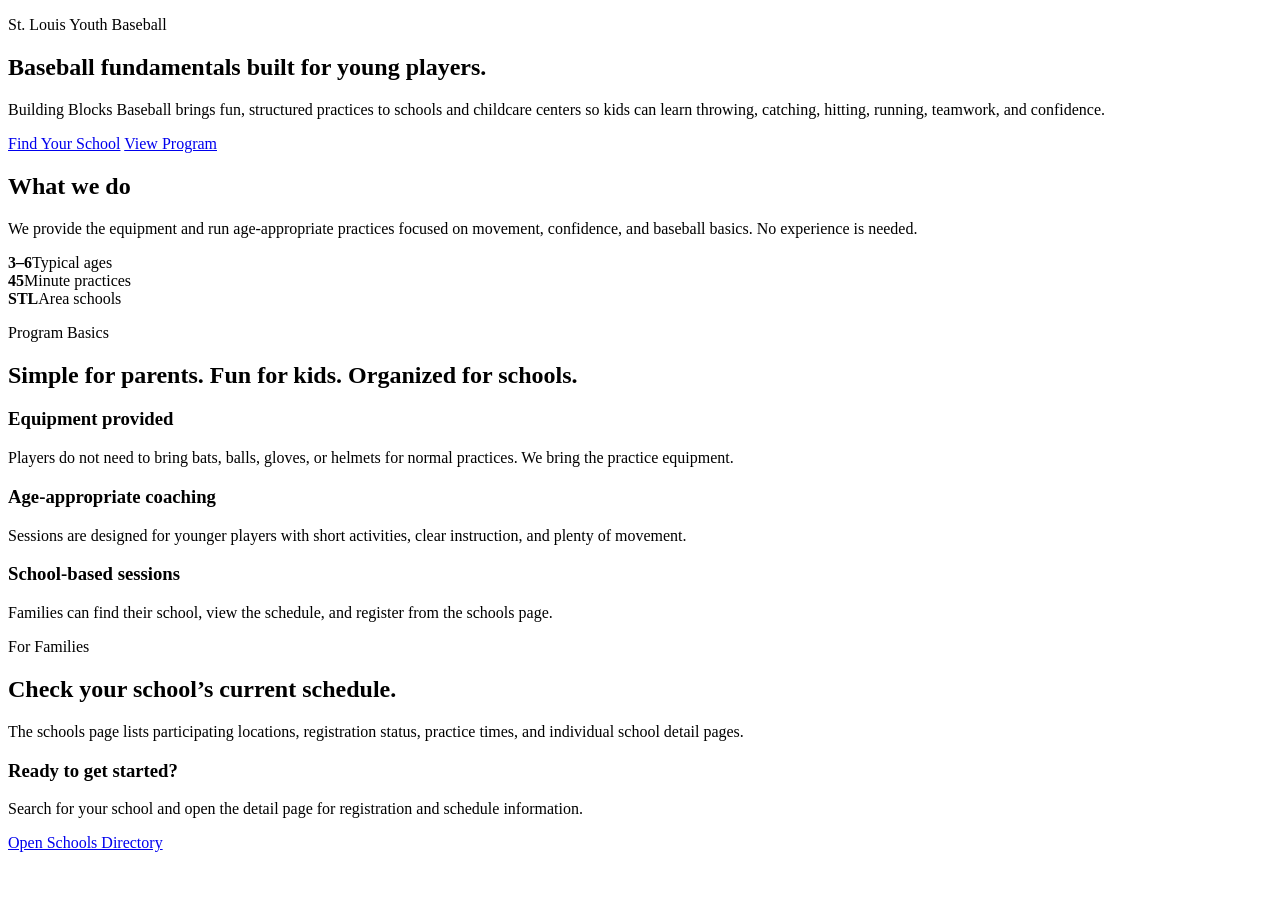
==== index.html @ 346c8924 "Add files via upload" ====
<!doctype html>
<html lang="en">
<head>
  <meta charset="utf-8" />
  <meta name="viewport" content="width=device-width, initial-scale=1" />
  <title>Building Blocks Baseball | Youth Baseball Programs in St. Louis</title>
  <meta name="description" content="Building Blocks Baseball provides fun, age-appropriate baseball practices for preschool and early elementary players in the St. Louis area." />
  <link rel="stylesheet" href="assets/css/styles.css" />
</head>
<body>
  <div data-site-header></div>
  <main>
    <section class="hero section">
      <div class="container hero-grid">
        <div>
          <p class="kicker">St. Louis Youth Baseball</p>
          <h1>Baseball fundamentals built for young players.</h1>
          <p class="lead">Building Blocks Baseball brings fun, structured practices to schools and childcare centers so kids can learn throwing, catching, hitting, running, teamwork, and confidence.</p>
          <div class="button-row">
            <a class="btn btn-primary" href="schools/">Find Your School</a>
            <a class="btn btn-secondary" href="our-program/">View Program</a>
          </div>
        </div>
        <div class="hero-card">
          <h2>What we do</h2>
          <p>We provide the equipment and run age-appropriate practices focused on movement, confidence, and baseball basics. No experience is needed.</p>
          <div class="stat-grid">
            <div class="stat"><strong>3–6</strong><span>Typical ages</span></div>
            <div class="stat"><strong>45</strong><span>Minute practices</span></div>
            <div class="stat"><strong>STL</strong><span>Area schools</span></div>
          </div>
        </div>
      </div>
    </section>
    <section class="section-sm">
      <div class="container">
        <p class="kicker">Program Basics</p>
        <h2>Simple for parents. Fun for kids. Organized for schools.</h2>
        <div class="card-grid">
          <article class="card"><h3>Equipment provided</h3><p>Players do not need to bring bats, balls, gloves, or helmets for normal practices. We bring the practice equipment.</p></article>
          <article class="card"><h3>Age-appropriate coaching</h3><p>Sessions are designed for younger players with short activities, clear instruction, and plenty of movement.</p></article>
          <article class="card red"><h3>School-based sessions</h3><p>Families can find their school, view the schedule, and register from the schools page.</p></article>
        </div>
      </div>
    </section>
    <section class="section-sm" style="background:var(--gray-100)">
      <div class="container hero-grid">
        <div>
          <p class="kicker">For Families</p>
          <h2>Check your school’s current schedule.</h2>
          <p class="lead">The schools page lists participating locations, registration status, practice times, and individual school detail pages.</p>
        </div>
        <div class="card">
          <h3>Ready to get started?</h3>
          <p>Search for your school and open the detail page for registration and schedule information.</p>
          <a class="btn btn-primary" href="schools/">Open Schools Directory</a>
        </div>
      </div>
    </section>
  </main>
  <div data-site-footer></div>
  <script src="assets/js/main.js"></script>
</body>
</html>
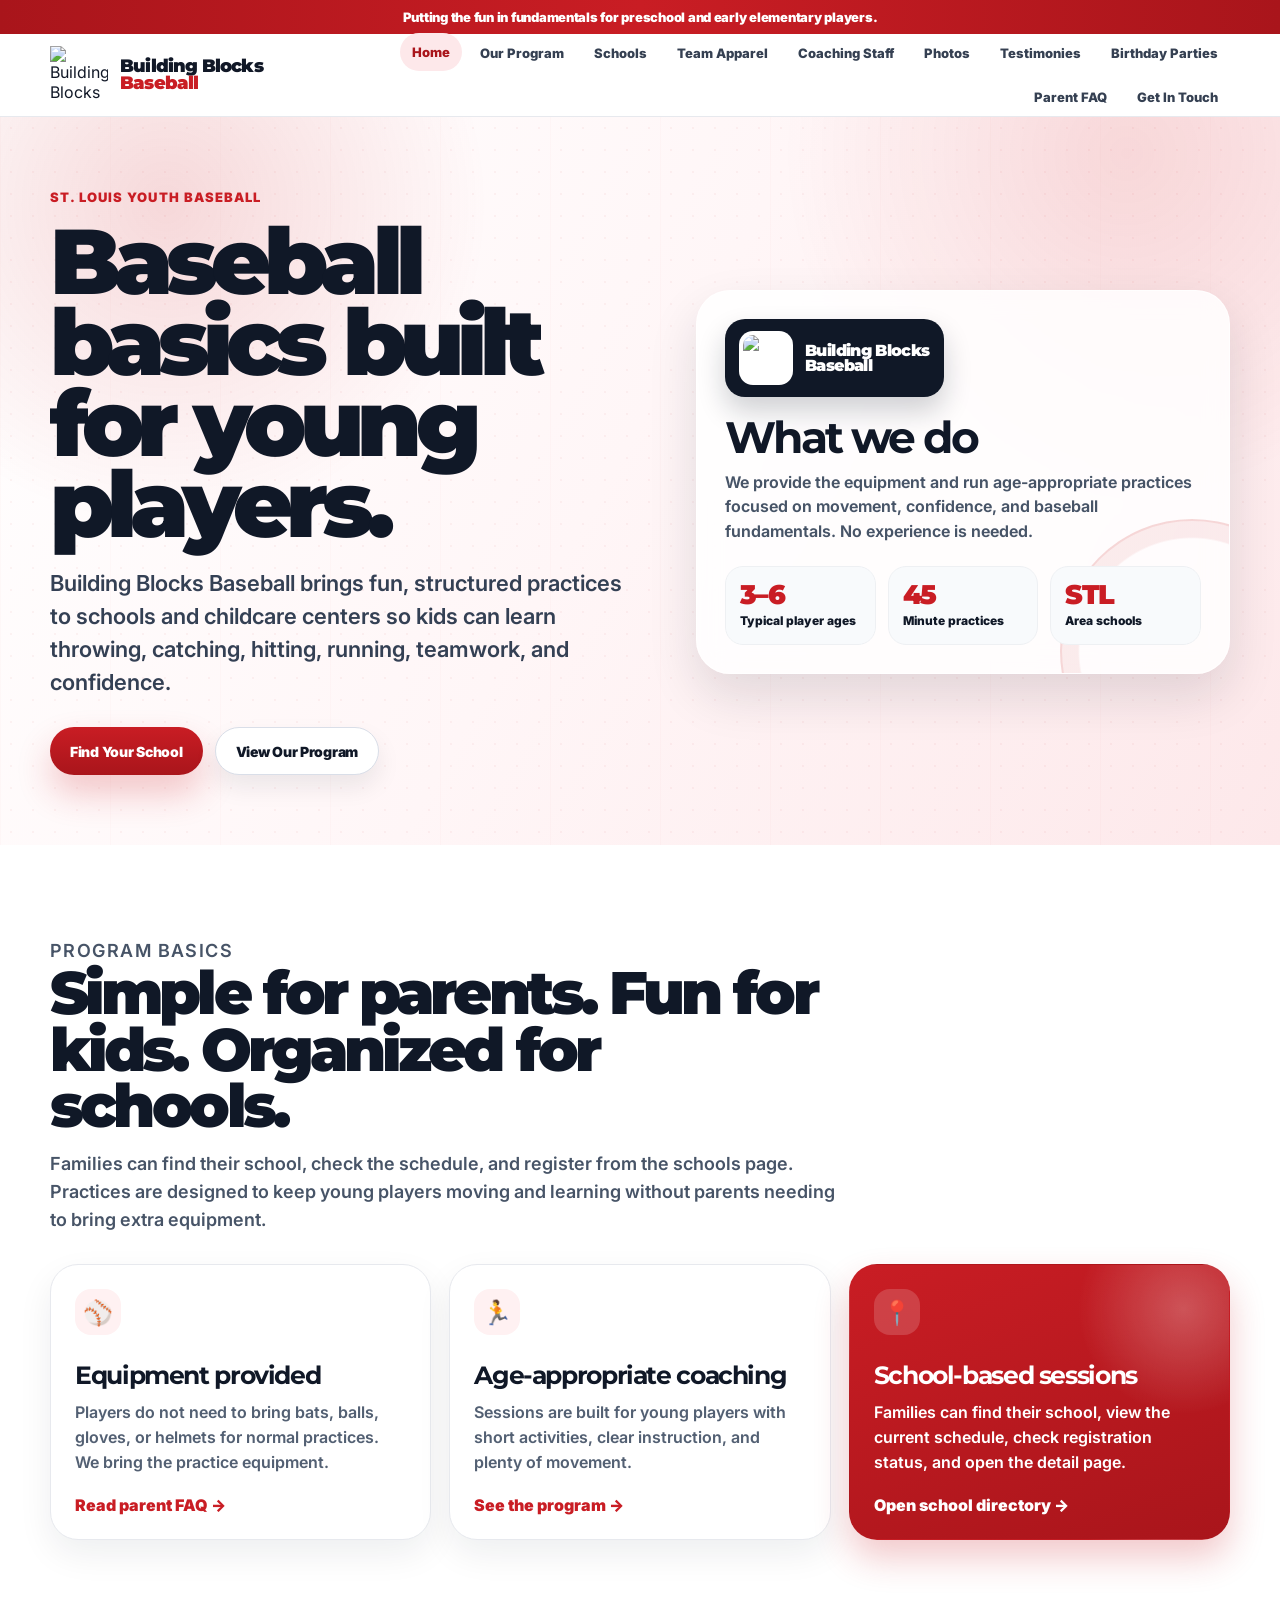
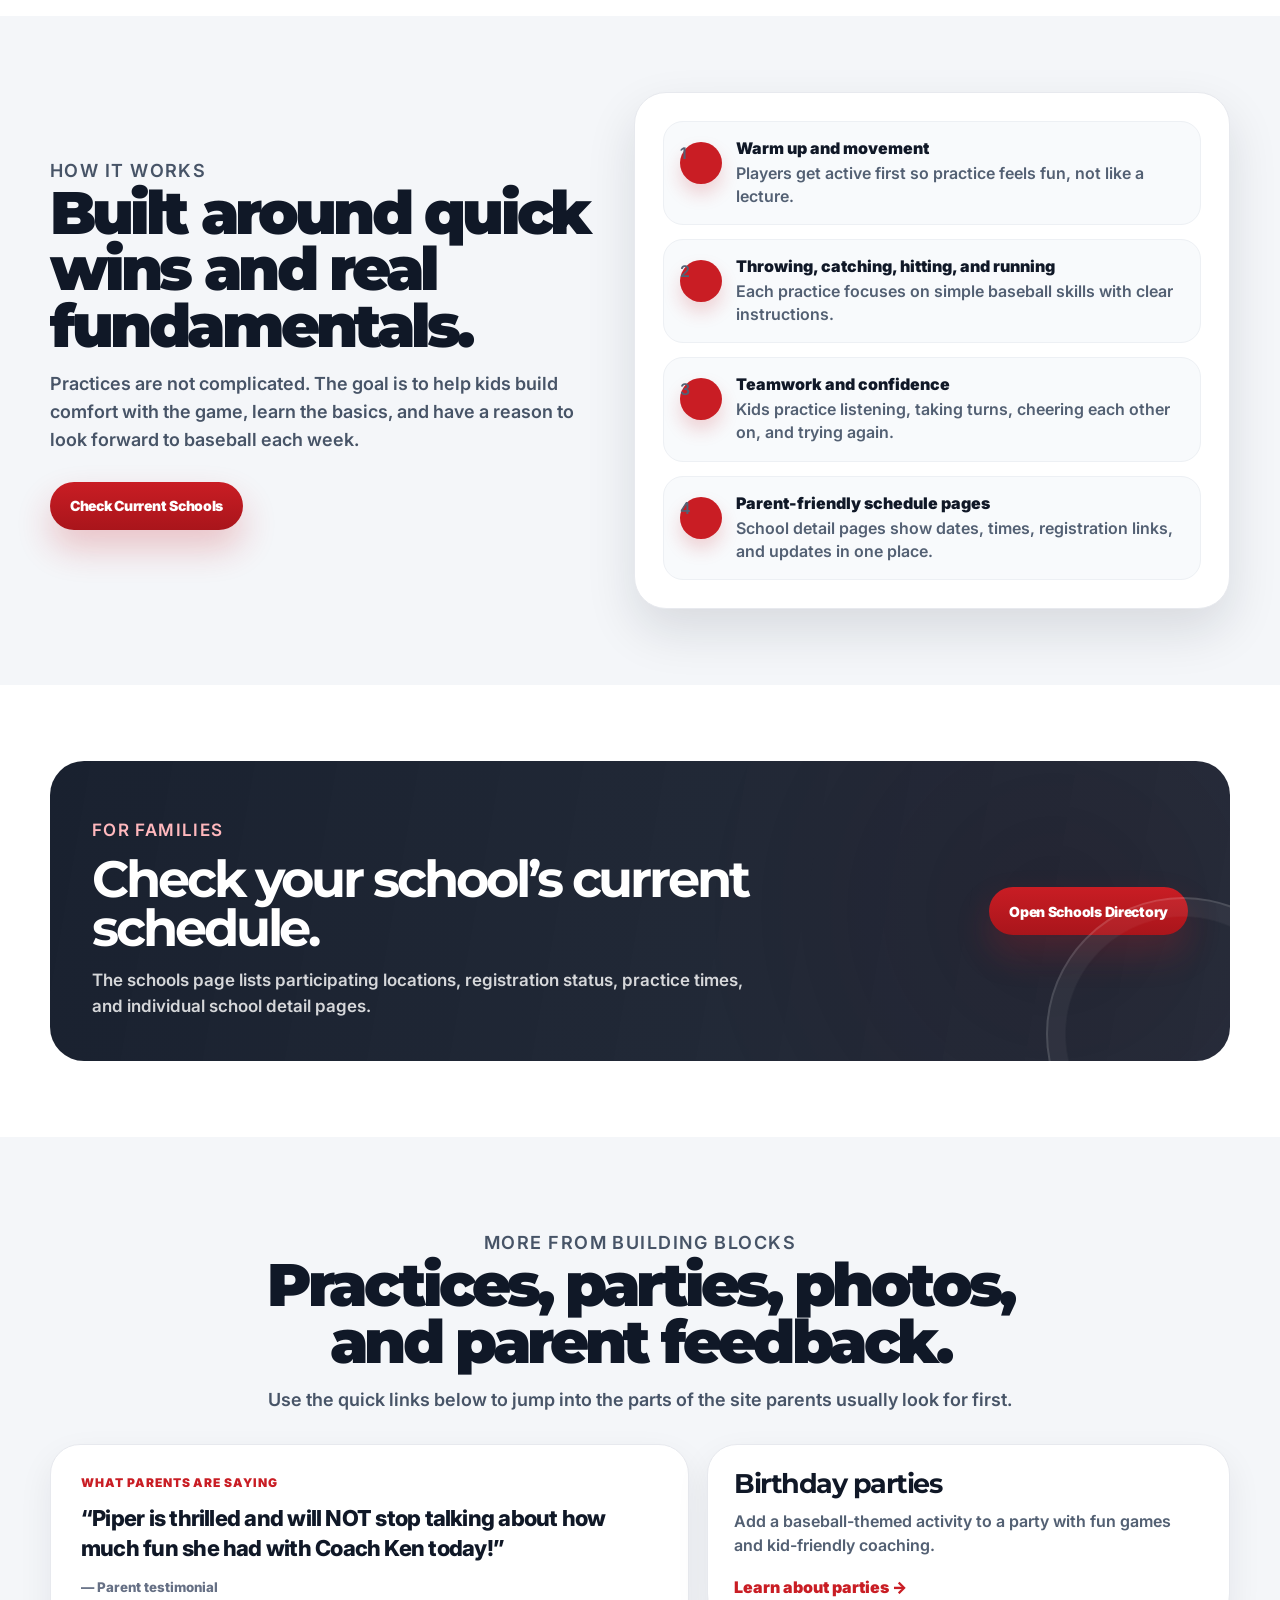
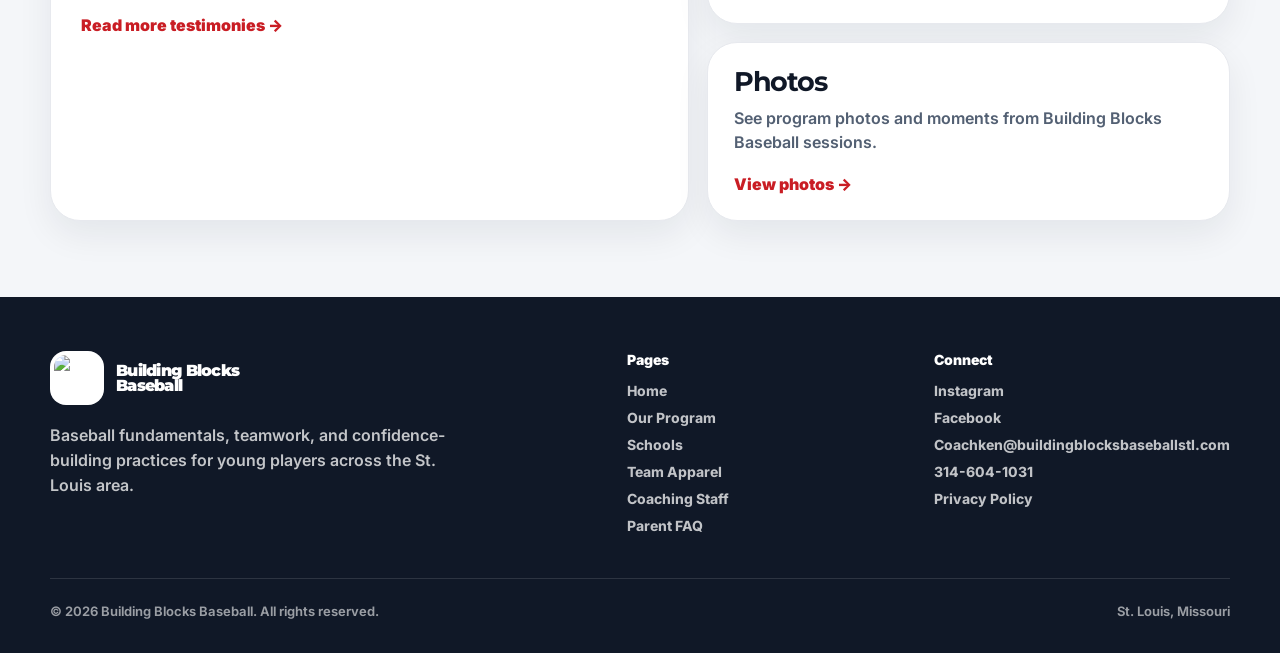
==== commit 865d4924: "Update index.html" ====
--- a/index.html
+++ b/index.html
@@ -3,62 +3,1078 @@
 <head>
   <meta charset="utf-8" />
   <meta name="viewport" content="width=device-width, initial-scale=1" />
-  <title>Building Blocks Baseball | Youth Baseball Programs in St. Louis</title>
-  <meta name="description" content="Building Blocks Baseball provides fun, age-appropriate baseball practices for preschool and early elementary players in the St. Louis area." />
-  <link rel="stylesheet" href="assets/css/styles.css" />
+  <title>Building Blocks Baseball | Youth Baseball Fundamentals</title>
+
+  <link rel="preconnect" href="https://fonts.googleapis.com">
+  <link rel="preconnect" href="https://fonts.gstatic.com" crossorigin>
+  <link href="https://fonts.googleapis.com/css2?family=Inter:wght@400;500;600;700;800;900&family=Montserrat:wght@700;800;900&display=swap" rel="stylesheet">
+
+  <style>
+    :root {
+      --red: #c91d24;
+      --red-dark: #a9151b;
+      --red-soft: #fff1f2;
+      --pink: #fde8ea;
+      --navy: #101827;
+      --navy-2: #182235;
+      --text: #111827;
+      --muted: #667085;
+      --line: #e7e9ee;
+      --white: #ffffff;
+      --off: #f8fafc;
+      --shadow: 0 22px 50px rgba(16, 24, 39, .12);
+      --red-shadow: 0 18px 35px rgba(201, 29, 36, .24);
+      --max: 1180px;
+    }
+
+    * { box-sizing: border-box; }
+
+    html {
+      scroll-behavior: smooth;
+    }
+
+    body {
+      margin: 0;
+      font-family: "Inter", system-ui, -apple-system, BlinkMacSystemFont, "Segoe UI", sans-serif;
+      color: var(--text);
+      background: var(--white);
+      overflow-x: hidden;
+    }
+
+    a { color: inherit; }
+
+    .top-strip {
+      background: linear-gradient(90deg, var(--red-dark), var(--red), var(--red-dark));
+      color: #fff;
+      text-align: center;
+      font-size: 13px;
+      font-weight: 900;
+      letter-spacing: -.02em;
+      padding: 9px 14px;
+    }
+
+    .site-header {
+      position: sticky;
+      top: 0;
+      z-index: 50;
+      background: rgba(255,255,255,.94);
+      backdrop-filter: blur(16px);
+      -webkit-backdrop-filter: blur(16px);
+      border-bottom: 1px solid var(--line);
+    }
+
+    .nav {
+      width: min(var(--max), calc(100% - 40px));
+      margin: 0 auto;
+      min-height: 82px;
+      display: flex;
+      align-items: center;
+      justify-content: space-between;
+      gap: 18px;
+    }
+
+    .brand {
+      display: inline-flex;
+      align-items: center;
+      gap: 12px;
+      text-decoration: none;
+      min-width: 230px;
+    }
+
+    .brand img {
+      width: 58px;
+      height: 58px;
+      object-fit: contain;
+      display: block;
+    }
+
+    .brand-title {
+      display: grid;
+      gap: 0;
+      line-height: .95;
+      font-family: "Montserrat", sans-serif;
+      font-weight: 900;
+      letter-spacing: -.045em;
+      font-size: 18px;
+    }
+
+    .brand-title span:last-child {
+      color: var(--red);
+    }
+
+    .nav-links {
+      display: flex;
+      align-items: center;
+      justify-content: flex-end;
+      gap: 6px;
+      flex-wrap: wrap;
+    }
+
+    .nav-links a {
+      text-decoration: none;
+      font-size: 13px;
+      font-weight: 850;
+      color: #354052;
+      padding: 11px 12px;
+      border-radius: 999px;
+      white-space: nowrap;
+      transition: background .18s ease, color .18s ease, transform .18s ease;
+    }
+
+    .nav-links a:hover,
+    .nav-links a.active {
+      background: var(--pink);
+      color: var(--red-dark);
+      transform: translateY(-1px);
+    }
+
+    .menu-btn {
+      display: none;
+      border: 1px solid var(--line);
+      background: #fff;
+      color: var(--navy);
+      border-radius: 999px;
+      padding: 10px 14px;
+      font-weight: 900;
+      cursor: pointer;
+    }
+
+    .hero {
+      position: relative;
+      overflow: hidden;
+      background:
+        radial-gradient(circle at 13% 12%, rgba(201,29,36,.16), transparent 25%),
+        radial-gradient(circle at 88% 5%, rgba(201,29,36,.12), transparent 26%),
+        linear-gradient(120deg, #fff 0%, #fff6f7 48%, #fde8ea 100%);
+    }
+
+    .hero::before {
+      content: "";
+      position: absolute;
+      inset: 0;
+      background-image:
+        radial-gradient(rgba(201, 29, 36, .08) 1px, transparent 1px),
+        linear-gradient(90deg, rgba(201,29,36,.035) 1px, transparent 1px);
+      background-size: 22px 22px, 110px 110px;
+      opacity: .55;
+      pointer-events: none;
+    }
+
+    .hero-inner {
+      position: relative;
+      width: min(var(--max), calc(100% - 40px));
+      margin: 0 auto;
+      padding: 72px 0 70px;
+      display: grid;
+      grid-template-columns: 1.05fr .95fr;
+      gap: 56px;
+      align-items: center;
+    }
+
+    .eyebrow {
+      margin: 0 0 16px;
+      color: var(--red);
+      font-weight: 950;
+      text-transform: uppercase;
+      letter-spacing: .08em;
+      font-size: 13px;
+    }
+
+    .hero h1 {
+      margin: 0;
+      font-family: "Montserrat", sans-serif;
+      color: var(--navy);
+      font-size: clamp(54px, 7.2vw, 94px);
+      line-height: .88;
+      letter-spacing: -.075em;
+      font-weight: 900;
+    }
+
+    .hero-copy {
+      margin: 22px 0 0;
+      max-width: 640px;
+      color: #344054;
+      font-size: clamp(18px, 2vw, 22px);
+      line-height: 1.5;
+      font-weight: 600;
+    }
+
+    .actions {
+      margin-top: 28px;
+      display: flex;
+      flex-wrap: wrap;
+      gap: 12px;
+      align-items: center;
+    }
+
+    .btn {
+      display: inline-flex;
+      align-items: center;
+      justify-content: center;
+      min-height: 48px;
+      padding: 13px 20px;
+      border-radius: 999px;
+      text-decoration: none;
+      font-weight: 950;
+      font-size: 14px;
+      letter-spacing: -.02em;
+      transition: transform .18s ease, box-shadow .18s ease, background .18s ease;
+    }
+
+    .btn-red {
+      color: #fff;
+      background: linear-gradient(180deg, var(--red), var(--red-dark));
+      box-shadow: var(--red-shadow);
+    }
+
+    .btn-light {
+      color: var(--navy);
+      background: #fff;
+      border: 1px solid #d9dee8;
+      box-shadow: 0 12px 25px rgba(16,24,39,.08);
+    }
+
+    .btn:hover {
+      transform: translateY(-2px);
+    }
+
+    .hero-card {
+      position: relative;
+      background: rgba(255,255,255,.84);
+      border: 1px solid rgba(255,255,255,.7);
+      border-radius: 34px;
+      padding: 28px;
+      box-shadow: var(--shadow);
+      backdrop-filter: blur(12px);
+      -webkit-backdrop-filter: blur(12px);
+      overflow: hidden;
+    }
+
+    .hero-card::after {
+      content: "";
+      position: absolute;
+      width: 260px;
+      height: 260px;
+      border-radius: 50%;
+      right: -95px;
+      bottom: -110px;
+      background:
+        radial-gradient(circle, transparent 0 61%, rgba(201,29,36,.08) 62% 100%);
+      border: 2px solid rgba(201,29,36,.10);
+      pointer-events: none;
+    }
+
+    .hero-card h2 {
+      position: relative;
+      margin: 0 0 10px;
+      font-family: "Montserrat", sans-serif;
+      font-size: clamp(30px, 3.4vw, 44px);
+      line-height: .98;
+      letter-spacing: -.06em;
+      color: var(--navy);
+      z-index: 1;
+    }
+
+    .hero-card p {
+      position: relative;
+      margin: 0;
+      color: #475467;
+      font-weight: 650;
+      line-height: 1.55;
+      z-index: 1;
+    }
+
+    .stat-grid {
+      position: relative;
+      z-index: 1;
+      display: grid;
+      grid-template-columns: repeat(3, 1fr);
+      gap: 12px;
+      margin-top: 22px;
+    }
+
+    .stat {
+      background: var(--off);
+      border: 1px solid #eef0f3;
+      border-radius: 18px;
+      padding: 16px 14px;
+    }
+
+    .stat strong {
+      display: block;
+      color: var(--red);
+      font-family: "Montserrat", sans-serif;
+      font-size: 27px;
+      line-height: .9;
+      font-weight: 900;
+      letter-spacing: -.06em;
+    }
+
+    .stat span {
+      display: block;
+      margin-top: 6px;
+      color: var(--navy);
+      font-size: 12px;
+      font-weight: 850;
+      line-height: 1.25;
+    }
+
+    .logo-badge {
+      position: relative;
+      z-index: 1;
+      display: inline-flex;
+      align-items: center;
+      gap: 12px;
+      margin-bottom: 20px;
+      padding: 12px 14px;
+      border-radius: 20px;
+      background: var(--navy);
+      color: #fff;
+      box-shadow: 0 14px 28px rgba(16, 24, 39, .20);
+    }
+
+    .logo-badge img {
+      width: 54px;
+      height: 54px;
+      object-fit: contain;
+      background: #fff;
+      border-radius: 14px;
+      padding: 4px;
+    }
+
+    .logo-badge span {
+      font-family: "Montserrat", sans-serif;
+      font-weight: 900;
+      line-height: .95;
+      letter-spacing: -.04em;
+    }
+
+    .section {
+      padding: 76px 0;
+    }
+
+    .section.alt {
+      background: #f4f6f9;
+    }
+
+    .section-inner {
+      width: min(var(--max), calc(100% - 40px));
+      margin: 0 auto;
+    }
+
+    .section-head {
+      max-width: 790px;
+      margin-bottom: 30px;
+    }
+
+    .section-head.center {
+      text-align: center;
+      margin-left: auto;
+      margin-right: auto;
+    }
+
+    .section-head h2 {
+      margin: 0;
+      color: var(--navy);
+      font-family: "Montserrat", sans-serif;
+      font-weight: 900;
+      font-size: clamp(36px, 5vw, 60px);
+      line-height: .94;
+      letter-spacing: -.065em;
+    }
+
+    .section-head p {
+      margin: 16px 0 0;
+      color: #475467;
+      font-size: 18px;
+      line-height: 1.55;
+      font-weight: 600;
+    }
+
+    .cards-3 {
+      display: grid;
+      grid-template-columns: repeat(3, 1fr);
+      gap: 18px;
+    }
+
+    .info-card {
+      position: relative;
+      min-height: 245px;
+      overflow: hidden;
+      background: #fff;
+      border: 1px solid var(--line);
+      border-radius: 28px;
+      padding: 24px;
+      box-shadow: 0 14px 35px rgba(16,24,39,.07);
+      transition: transform .18s ease, box-shadow .18s ease, border-color .18s ease;
+    }
+
+    .info-card:hover {
+      transform: translateY(-5px);
+      box-shadow: 0 25px 55px rgba(16,24,39,.12);
+      border-color: rgba(201,29,36,.25);
+    }
+
+    .info-card.red {
+      color: #fff;
+      border-color: transparent;
+      background:
+        radial-gradient(circle at 88% 16%, rgba(255,255,255,.25), transparent 26%),
+        linear-gradient(160deg, var(--red), var(--red-dark));
+      box-shadow: var(--red-shadow);
+    }
+
+    .card-icon {
+      width: 46px;
+      height: 46px;
+      border-radius: 16px;
+      display: grid;
+      place-items: center;
+      background: var(--red-soft);
+      color: var(--red);
+      font-size: 24px;
+      margin-bottom: 28px;
+      font-weight: 900;
+    }
+
+    .info-card.red .card-icon {
+      background: rgba(255,255,255,.16);
+      color: #fff;
+    }
+
+    .info-card h3 {
+      margin: 0;
+      font-family: "Montserrat", sans-serif;
+      font-size: 25px;
+      line-height: 1;
+      letter-spacing: -.055em;
+      color: var(--navy);
+    }
+
+    .info-card.red h3,
+    .info-card.red p,
+    .info-card.red a {
+      color: #fff;
+    }
+
+    .info-card p {
+      margin: 12px 0 0;
+      color: #536073;
+      font-weight: 620;
+      line-height: 1.55;
+    }
+
+    .mini-link {
+      display: inline-flex;
+      margin-top: 20px;
+      text-decoration: none;
+      font-weight: 950;
+      color: var(--red);
+    }
+
+    .split {
+      display: grid;
+      grid-template-columns: .95fr 1.05fr;
+      gap: 44px;
+      align-items: center;
+    }
+
+    .panel {
+      background: #fff;
+      border: 1px solid var(--line);
+      border-radius: 32px;
+      padding: 28px;
+      box-shadow: var(--shadow);
+    }
+
+    .program-list {
+      display: grid;
+      gap: 14px;
+      margin: 0;
+      padding: 0;
+      list-style: none;
+    }
+
+    .program-list li {
+      display: grid;
+      grid-template-columns: 42px 1fr;
+      gap: 14px;
+      align-items: start;
+      padding: 16px;
+      border-radius: 20px;
+      background: var(--off);
+      border: 1px solid #edf0f4;
+    }
+
+    .num {
+      width: 42px;
+      height: 42px;
+      border-radius: 999px;
+      display: grid;
+      place-items: center;
+      background: var(--red);
+      color: #fff;
+      font-weight: 950;
+      box-shadow: 0 10px 18px rgba(201,29,36,.18);
+    }
+
+    .program-list strong {
+      display: block;
+      font-size: 16px;
+      color: var(--navy);
+      font-weight: 950;
+    }
+
+    .program-list span {
+      display: block;
+      margin-top: 4px;
+      color: #536073;
+      line-height: 1.45;
+      font-weight: 600;
+    }
+
+    .directory-cta {
+      background:
+        linear-gradient(100deg, rgba(16,24,39,.96), rgba(16,24,39,.90)),
+        radial-gradient(circle at 85% 50%, rgba(201,29,36,.40), transparent 36%);
+      color: #fff;
+      border-radius: 34px;
+      padding: 42px;
+      display: grid;
+      grid-template-columns: 1fr auto;
+      gap: 24px;
+      align-items: center;
+      overflow: hidden;
+      position: relative;
+    }
+
+    .directory-cta::after {
+      content: "";
+      position: absolute;
+      right: -90px;
+      bottom: -110px;
+      width: 270px;
+      height: 270px;
+      border-radius: 50%;
+      border: 2px solid rgba(255,255,255,.13);
+      background: radial-gradient(circle, transparent 0 61%, rgba(255,255,255,.05) 62% 100%);
+      pointer-events: none;
+    }
+
+    .directory-cta h2 {
+      margin: 0;
+      font-family: "Montserrat", sans-serif;
+      font-size: clamp(34px, 4vw, 56px);
+      line-height: .95;
+      letter-spacing: -.06em;
+    }
+
+    .directory-cta p {
+      max-width: 660px;
+      margin: 14px 0 0;
+      color: rgba(255,255,255,.82);
+      font-weight: 600;
+      line-height: 1.55;
+      font-size: 17px;
+    }
+
+    .testimonial-grid {
+      display: grid;
+      grid-template-columns: 1.1fr .9fr;
+      gap: 18px;
+      align-items: stretch;
+    }
+
+    .quote-card {
+      background: #fff;
+      border: 1px solid var(--line);
+      border-radius: 30px;
+      padding: 30px;
+      box-shadow: 0 14px 35px rgba(16,24,39,.07);
+    }
+
+    .quote-card strong {
+      display: block;
+      color: var(--red);
+      text-transform: uppercase;
+      letter-spacing: .08em;
+      font-size: 12px;
+      font-weight: 950;
+      margin-bottom: 14px;
+    }
+
+    .quote-card p {
+      margin: 0;
+      color: var(--navy);
+      font-size: 22px;
+      line-height: 1.35;
+      font-weight: 800;
+      letter-spacing: -.035em;
+    }
+
+    .quote-card small {
+      display: block;
+      margin-top: 16px;
+      color: var(--muted);
+      font-weight: 800;
+    }
+
+    .mini-stack {
+      display: grid;
+      gap: 18px;
+    }
+
+    .small-cta {
+      background: #fff;
+      border: 1px solid var(--line);
+      border-radius: 30px;
+      padding: 26px;
+      box-shadow: 0 14px 35px rgba(16,24,39,.07);
+    }
+
+    .small-cta h3 {
+      margin: 0;
+      font-family: "Montserrat", sans-serif;
+      font-size: 27px;
+      line-height: .95;
+      letter-spacing: -.055em;
+      color: var(--navy);
+    }
+
+    .small-cta p {
+      margin: 12px 0 0;
+      color: #536073;
+      font-weight: 620;
+      line-height: 1.5;
+    }
+
+    .footer {
+      background: var(--navy);
+      color: #fff;
+      padding: 54px 0 34px;
+    }
+
+    .footer-inner {
+      width: min(var(--max), calc(100% - 40px));
+      margin: 0 auto;
+      display: grid;
+      grid-template-columns: 1.4fr .7fr .7fr;
+      gap: 38px;
+    }
+
+    .footer-brand {
+      display: inline-flex;
+      align-items: center;
+      gap: 12px;
+      margin-bottom: 18px;
+    }
+
+    .footer-brand img {
+      width: 54px;
+      height: 54px;
+      background: #fff;
+      border-radius: 16px;
+      object-fit: contain;
+      padding: 4px;
+    }
+
+    .footer-brand span {
+      display: block;
+      font-family: "Montserrat", sans-serif;
+      font-weight: 900;
+      line-height: .96;
+      letter-spacing: -.045em;
+    }
+
+    .footer p {
+      margin: 0;
+      max-width: 430px;
+      color: rgba(255,255,255,.75);
+      line-height: 1.55;
+      font-weight: 600;
+    }
+
+    .footer h4 {
+      margin: 0 0 14px;
+      color: #fff;
+      font-size: 14px;
+      font-weight: 950;
+    }
+
+    .footer a {
+      display: block;
+      color: rgba(255,255,255,.74);
+      text-decoration: none;
+      font-size: 14px;
+      font-weight: 750;
+      margin: 0 0 10px;
+    }
+
+    .footer a:hover {
+      color: #fff;
+      text-decoration: underline;
+    }
+
+    .copyright {
+      width: min(var(--max), calc(100% - 40px));
+      margin: 34px auto 0;
+      padding-top: 24px;
+      border-top: 1px solid rgba(255,255,255,.12);
+      color: rgba(255,255,255,.58);
+      font-size: 13px;
+      font-weight: 650;
+      display: flex;
+      justify-content: space-between;
+      gap: 14px;
+      flex-wrap: wrap;
+    }
+
+    @media (max-width: 980px) {
+      .nav {
+        min-height: 76px;
+      }
+
+      .menu-btn {
+        display: inline-flex;
+      }
+
+      .nav-links {
+        position: absolute;
+        left: 20px;
+        right: 20px;
+        top: calc(100% + 8px);
+        display: none;
+        padding: 12px;
+        background: #fff;
+        border: 1px solid var(--line);
+        border-radius: 24px;
+        box-shadow: var(--shadow);
+        justify-content: flex-start;
+      }
+
+      .nav-links.open {
+        display: flex;
+      }
+
+      .nav-links a {
+        background: #f8fafc;
+        border: 1px solid #edf0f4;
+      }
+
+      .hero-inner,
+      .split,
+      .testimonial-grid {
+        grid-template-columns: 1fr;
+      }
+
+      .hero-inner {
+        padding: 54px 0 56px;
+        gap: 30px;
+      }
+
+      .cards-3 {
+        grid-template-columns: 1fr;
+      }
+
+      .directory-cta {
+        grid-template-columns: 1fr;
+        padding: 32px;
+      }
+
+      .footer-inner {
+        grid-template-columns: 1fr;
+      }
+    }
+
+    @media (max-width: 620px) {
+      .top-strip {
+        font-size: 12px;
+      }
+
+      .nav {
+        width: min(100% - 28px, var(--max));
+      }
+
+      .brand {
+        min-width: 0;
+      }
+
+      .brand img {
+        width: 50px;
+        height: 50px;
+      }
+
+      .brand-title {
+        font-size: 16px;
+      }
+
+      .hero-inner,
+      .section-inner,
+      .footer-inner,
+      .copyright {
+        width: min(100% - 28px, var(--max));
+      }
+
+      .hero h1 {
+        font-size: clamp(46px, 14vw, 66px);
+      }
+
+      .stat-grid {
+        grid-template-columns: 1fr;
+      }
+
+      .section {
+        padding: 58px 0;
+      }
+
+      .panel,
+      .hero-card,
+      .directory-cta,
+      .quote-card,
+      .small-cta {
+        border-radius: 24px;
+      }
+
+      .copyright {
+        display: block;
+      }
+
+      .copyright span {
+        display: block;
+        margin-top: 8px;
+      }
+    }
+  </style>
 </head>
+
 <body>
-  <div data-site-header></div>
+  <div class="top-strip">Putting the fun in fundamentals for preschool and early elementary players.</div>
+
+  <header class="site-header">
+    <nav class="nav" aria-label="Main Navigation">
+      <a class="brand" href="https://www.buildingblocksbaseballstl.com/home" target="_top">
+        <img src="https://i.postimg.cc/gcMmd9s3/unnamed-(10).png" alt="Building Blocks Baseball logo">
+        <span class="brand-title">
+          <span>Building Blocks</span>
+          <span>Baseball</span>
+        </span>
+      </a>
+
+      <button class="menu-btn" type="button" aria-label="Open navigation" onclick="document.querySelector('.nav-links').classList.toggle('open')">Menu</button>
+
+      <div class="nav-links">
+        <a class="active" href="https://www.buildingblocksbaseballstl.com/home" target="_top">Home</a>
+        <a href="https://www.buildingblocksbaseballstl.com/our-program" target="_top">Our Program</a>
+        <a href="https://www.buildingblocksbaseballstl.com/schools" target="_top">Schools</a>
+        <a href="https://www.buildingblocksbaseballstl.com/team-apparel" target="_top">Team Apparel</a>
+        <a href="https://www.buildingblocksbaseballstl.com/coaching-staff" target="_top">Coaching Staff</a>
+        <a href="https://www.buildingblocksbaseballstl.com/photos" target="_top">Photos</a>
+        <a href="https://www.buildingblocksbaseballstl.com/testimonies" target="_top">Testimonies</a>
+        <a href="https://www.buildingblocksbaseballstl.com/birthday-parties" target="_top">Birthday Parties</a>
+        <a href="https://www.buildingblocksbaseballstl.com/parent-faq" target="_top">Parent FAQ</a>
+        <a href="https://www.buildingblocksbaseballstl.com/get-in-touch" target="_top">Get In Touch</a>
+      </div>
+    </nav>
+  </header>
+
   <main>
-    <section class="hero section">
-      <div class="container hero-grid">
+    <section class="hero">
+      <div class="hero-inner">
         <div>
-          <p class="kicker">St. Louis Youth Baseball</p>
-          <h1>Baseball fundamentals built for young players.</h1>
-          <p class="lead">Building Blocks Baseball brings fun, structured practices to schools and childcare centers so kids can learn throwing, catching, hitting, running, teamwork, and confidence.</p>
-          <div class="button-row">
-            <a class="btn btn-primary" href="schools/">Find Your School</a>
-            <a class="btn btn-secondary" href="our-program/">View Program</a>
+          <p class="eyebrow">St. Louis youth baseball</p>
+          <h1>Baseball basics built for young players.</h1>
+          <p class="hero-copy">Building Blocks Baseball brings fun, structured practices to schools and childcare centers so kids can learn throwing, catching, hitting, running, teamwork, and confidence.</p>
+          <div class="actions">
+            <a class="btn btn-red" href="https://www.buildingblocksbaseballstl.com/schools" target="_top">Find Your School</a>
+            <a class="btn btn-light" href="https://www.buildingblocksbaseballstl.com/our-program" target="_top">View Our Program</a>
           </div>
         </div>
-        <div class="hero-card">
+
+        <aside class="hero-card">
+          <div class="logo-badge">
+            <img src="https://i.postimg.cc/gcMmd9s3/unnamed-(10).png" alt="Building Blocks Baseball logo">
+            <span>Building Blocks<br>Baseball</span>
+          </div>
           <h2>What we do</h2>
-          <p>We provide the equipment and run age-appropriate practices focused on movement, confidence, and baseball basics. No experience is needed.</p>
+          <p>We provide the equipment and run age-appropriate practices focused on movement, confidence, and baseball fundamentals. No experience is needed.</p>
           <div class="stat-grid">
-            <div class="stat"><strong>3–6</strong><span>Typical ages</span></div>
-            <div class="stat"><strong>45</strong><span>Minute practices</span></div>
-            <div class="stat"><strong>STL</strong><span>Area schools</span></div>
+            <div class="stat">
+              <strong>3–6</strong>
+              <span>Typical player ages</span>
+            </div>
+            <div class="stat">
+              <strong>45</strong>
+              <span>Minute practices</span>
+            </div>
+            <div class="stat">
+              <strong>STL</strong>
+              <span>Area schools</span>
+            </div>
+          </div>
+        </aside>
+      </div>
+    </section>
+
+    <section class="section">
+      <div class="section-inner">
+        <div class="section-head">
+          <p class="eyebrow">Program basics</p>
+          <h2>Simple for parents. Fun for kids. Organized for schools.</h2>
+          <p>Families can find their school, check the schedule, and register from the schools page. Practices are designed to keep young players moving and learning without parents needing to bring extra equipment.</p>
+        </div>
+
+        <div class="cards-3">
+          <article class="info-card">
+            <div class="card-icon">⚾</div>
+            <h3>Equipment provided</h3>
+            <p>Players do not need to bring bats, balls, gloves, or helmets for normal practices. We bring the practice equipment.</p>
+            <a class="mini-link" href="https://www.buildingblocksbaseballstl.com/parent-faq" target="_top">Read parent FAQ →</a>
+          </article>
+
+          <article class="info-card">
+            <div class="card-icon">🏃</div>
+            <h3>Age-appropriate coaching</h3>
+            <p>Sessions are built for young players with short activities, clear instruction, and plenty of movement.</p>
+            <a class="mini-link" href="https://www.buildingblocksbaseballstl.com/our-program" target="_top">See the program →</a>
+          </article>
+
+          <article class="info-card red">
+            <div class="card-icon">📍</div>
+            <h3>School-based sessions</h3>
+            <p>Families can find their school, view the current schedule, check registration status, and open the detail page.</p>
+            <a class="mini-link" href="https://www.buildingblocksbaseballstl.com/schools" target="_top">Open school directory →</a>
+          </article>
+        </div>
+      </div>
+    </section>
+
+    <section class="section alt">
+      <div class="section-inner split">
+        <div class="section-head">
+          <p class="eyebrow">How it works</p>
+          <h2>Built around quick wins and real fundamentals.</h2>
+          <p>Practices are not complicated. The goal is to help kids build comfort with the game, learn the basics, and have a reason to look forward to baseball each week.</p>
+          <div class="actions">
+            <a class="btn btn-red" href="https://www.buildingblocksbaseballstl.com/schools" target="_top">Check Current Schools</a>
+          </div>
+        </div>
+
+        <div class="panel">
+          <ol class="program-list">
+            <li>
+              <span class="num">1</span>
+              <div>
+                <strong>Warm up and movement</strong>
+                <span>Players get active first so practice feels fun, not like a lecture.</span>
+              </div>
+            </li>
+            <li>
+              <span class="num">2</span>
+              <div>
+                <strong>Throwing, catching, hitting, and running</strong>
+                <span>Each practice focuses on simple baseball skills with clear instructions.</span>
+              </div>
+            </li>
+            <li>
+              <span class="num">3</span>
+              <div>
+                <strong>Teamwork and confidence</strong>
+                <span>Kids practice listening, taking turns, cheering each other on, and trying again.</span>
+              </div>
+            </li>
+            <li>
+              <span class="num">4</span>
+              <div>
+                <strong>Parent-friendly schedule pages</strong>
+                <span>School detail pages show dates, times, registration links, and updates in one place.</span>
+              </div>
+            </li>
+          </ol>
+        </div>
+      </div>
+    </section>
+
+    <section class="section">
+      <div class="section-inner">
+        <div class="directory-cta">
+          <div>
+            <p class="eyebrow" style="color:#ffb8bd;margin-bottom:12px;">For families</p>
+            <h2>Check your school’s current schedule.</h2>
+            <p>The schools page lists participating locations, registration status, practice times, and individual school detail pages.</p>
+          </div>
+          <a class="btn btn-red" href="https://www.buildingblocksbaseballstl.com/schools" target="_top">Open Schools Directory</a>
+        </div>
+      </div>
+    </section>
+
+    <section class="section alt">
+      <div class="section-inner">
+        <div class="section-head center">
+          <p class="eyebrow">More from Building Blocks</p>
+          <h2>Practices, parties, photos, and parent feedback.</h2>
+          <p>Use the quick links below to jump into the parts of the site parents usually look for first.</p>
+        </div>
+
+        <div class="testimonial-grid">
+          <article class="quote-card">
+            <strong>What parents are saying</strong>
+            <p>“Piper is thrilled and will NOT stop talking about how much fun she had with Coach Ken today!”</p>
+            <small>— Parent testimonial</small>
+            <a class="mini-link" href="https://www.buildingblocksbaseballstl.com/testimonies" target="_top">Read more testimonies →</a>
+          </article>
+
+          <div class="mini-stack">
+            <article class="small-cta">
+              <h3>Birthday parties</h3>
+              <p>Add a baseball-themed activity to a party with fun games and kid-friendly coaching.</p>
+              <a class="mini-link" href="https://www.buildingblocksbaseballstl.com/birthday-parties" target="_top">Learn about parties →</a>
+            </article>
+
+            <article class="small-cta">
+              <h3>Photos</h3>
+              <p>See program photos and moments from Building Blocks Baseball sessions.</p>
+              <a class="mini-link" href="https://www.buildingblocksbaseballstl.com/photos" target="_top">View photos →</a>
+            </article>
           </div>
         </div>
       </div>
     </section>
-    <section class="section-sm">
-      <div class="container">
-        <p class="kicker">Program Basics</p>
-        <h2>Simple for parents. Fun for kids. Organized for schools.</h2>
-        <div class="card-grid">
-          <article class="card"><h3>Equipment provided</h3><p>Players do not need to bring bats, balls, gloves, or helmets for normal practices. We bring the practice equipment.</p></article>
-          <article class="card"><h3>Age-appropriate coaching</h3><p>Sessions are designed for younger players with short activities, clear instruction, and plenty of movement.</p></article>
-          <article class="card red"><h3>School-based sessions</h3><p>Families can find their school, view the schedule, and register from the schools page.</p></article>
+  </main>
+
+  <footer class="footer">
+    <div class="footer-inner">
+      <div>
+        <div class="footer-brand">
+          <img src="https://i.postimg.cc/gcMmd9s3/unnamed-(10).png" alt="Building Blocks Baseball logo">
+          <span>Building Blocks<br>Baseball</span>
         </div>
+        <p>Baseball fundamentals, teamwork, and confidence-building practices for young players across the St. Louis area.</p>
       </div>
-    </section>
-    <section class="section-sm" style="background:var(--gray-100)">
-      <div class="container hero-grid">
-        <div>
-          <p class="kicker">For Families</p>
-          <h2>Check your school’s current schedule.</h2>
-          <p class="lead">The schools page lists participating locations, registration status, practice times, and individual school detail pages.</p>
-        </div>
-        <div class="card">
-          <h3>Ready to get started?</h3>
-          <p>Search for your school and open the detail page for registration and schedule information.</p>
-          <a class="btn btn-primary" href="schools/">Open Schools Directory</a>
-        </div>
+
+      <div>
+        <h4>Pages</h4>
+        <a href="https://www.buildingblocksbaseballstl.com/home" target="_top">Home</a>
+        <a href="https://www.buildingblocksbaseballstl.com/our-program" target="_top">Our Program</a>
+        <a href="https://www.buildingblocksbaseballstl.com/schools" target="_top">Schools</a>
+        <a href="https://www.buildingblocksbaseballstl.com/team-apparel" target="_top">Team Apparel</a>
+        <a href="https://www.buildingblocksbaseballstl.com/coaching-staff" target="_top">Coaching Staff</a>
+        <a href="https://www.buildingblocksbaseballstl.com/parent-faq" target="_top">Parent FAQ</a>
       </div>
-    </section>
-  </main>
-  <div data-site-footer></div>
-  <script src="assets/js/main.js"></script>
+
+      <div>
+        <h4>Connect</h4>
+        <a href="https://www.instagram.com/buildingblocksbaseball/" target="_blank" rel="noopener">Instagram</a>
+        <a href="https://www.facebook.com/BuildingBlocksBaseball/" target="_blank" rel="noopener">Facebook</a>
+        <a href="mailto:Coachken@buildingblocksbaseballstl.com">Coachken@buildingblocksbaseballstl.com</a>
+        <a href="tel:3146041031">314-604-1031</a>
+        <a href="https://www.buildingblocksbaseballstl.com/privacy-policy" target="_top">Privacy Policy</a>
+      </div>
+    </div>
+
+    <div class="copyright">
+      <div>© 2026 Building Blocks Baseball. All rights reserved.</div>
+      <span>St. Louis, Missouri</span>
+    </div>
+  </footer>
 </body>
 </html>
